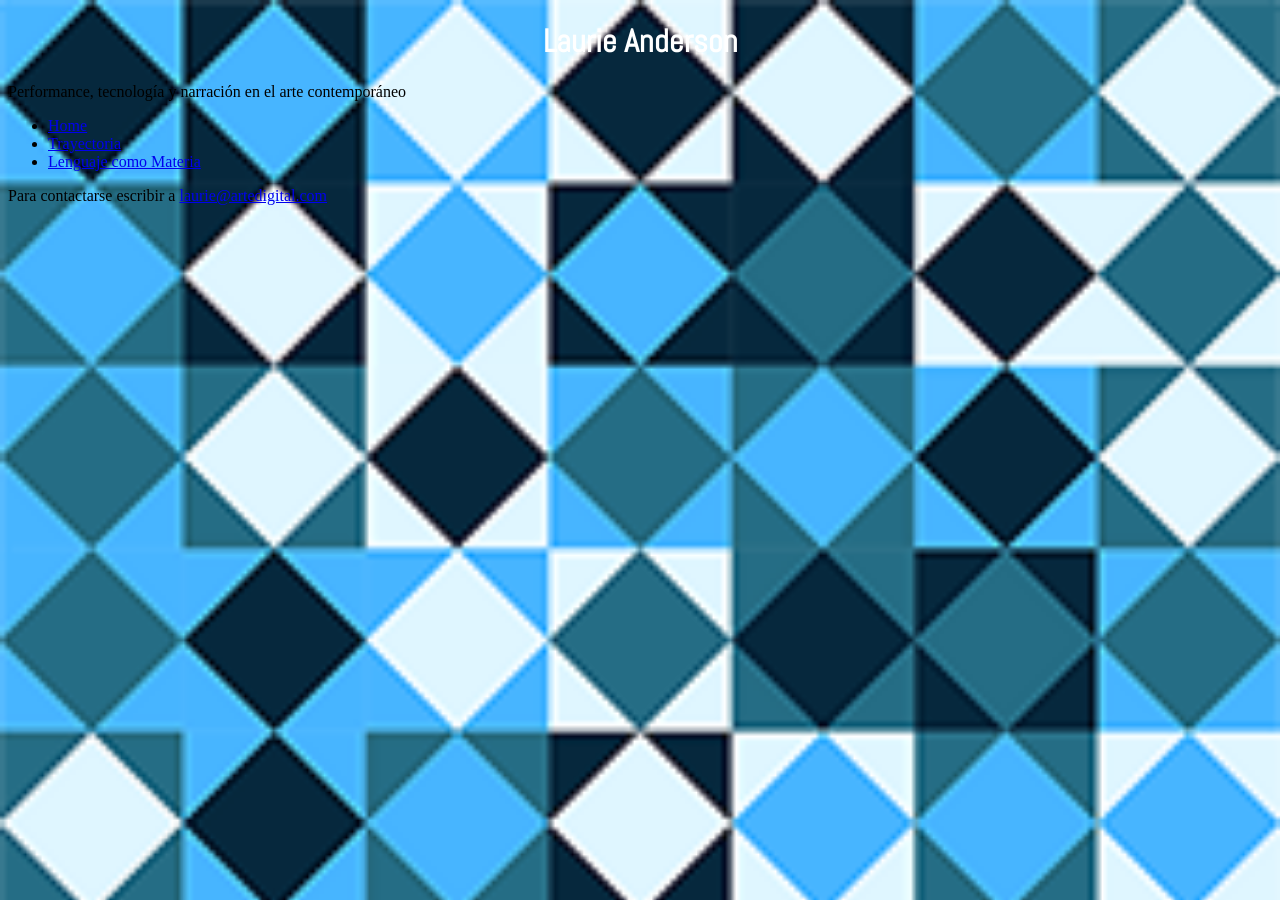
==== index.html @ 3a55c718 "3ero vinculada la fuente de google en las 3 páginas y la hoja de estilos. Las 3 páginas tienen defin" ====
<!DOCTYPE html>
<html lang="en">
<head>
    <meta charset="UTF-8">
    <title>Home</title>
    <link href="https://fonts.googleapis.com/css2?family=Abel&family=Lato:ital,wght@0,100;0,300;0,400;0,700;0,900;1,100;1,300;1,400;1,700;1,900&display=swap" rel="stylesheet">
    <link rel="stylesheet" href="css/estilos.css">
</head>
<body>
   <header>
     <h1>Laurie Anderson</h1>
     <p>Performance, tecnología y narración en el arte contemporáneo</p>
         <nav>
             <ul>
                 <li><a href="index.html">Home</a></li>
                 <li><a href="trayectoria.html">Trayectoria</a></li> 
                 <li><a href="lenguajeComoMateria.html">Lenguaje como Materia</a></li>
             </ul>
         </nav>
   </header>

   <footer>
     <p>Para contactarse escribir a <a href="mailto: laurie@artedigital.com">laurie@artedigital.com</a></p>
   </footer>
</body>
</html>
---- css/estilos.css ----
body {
    background-image: url(../img/fondo.png);
    background-size: cover;
    background-repeat: no-repeat;
}
h1 {
    font-family: 'Abel', sans-serif;
    color: white;
    text-align: center;

}
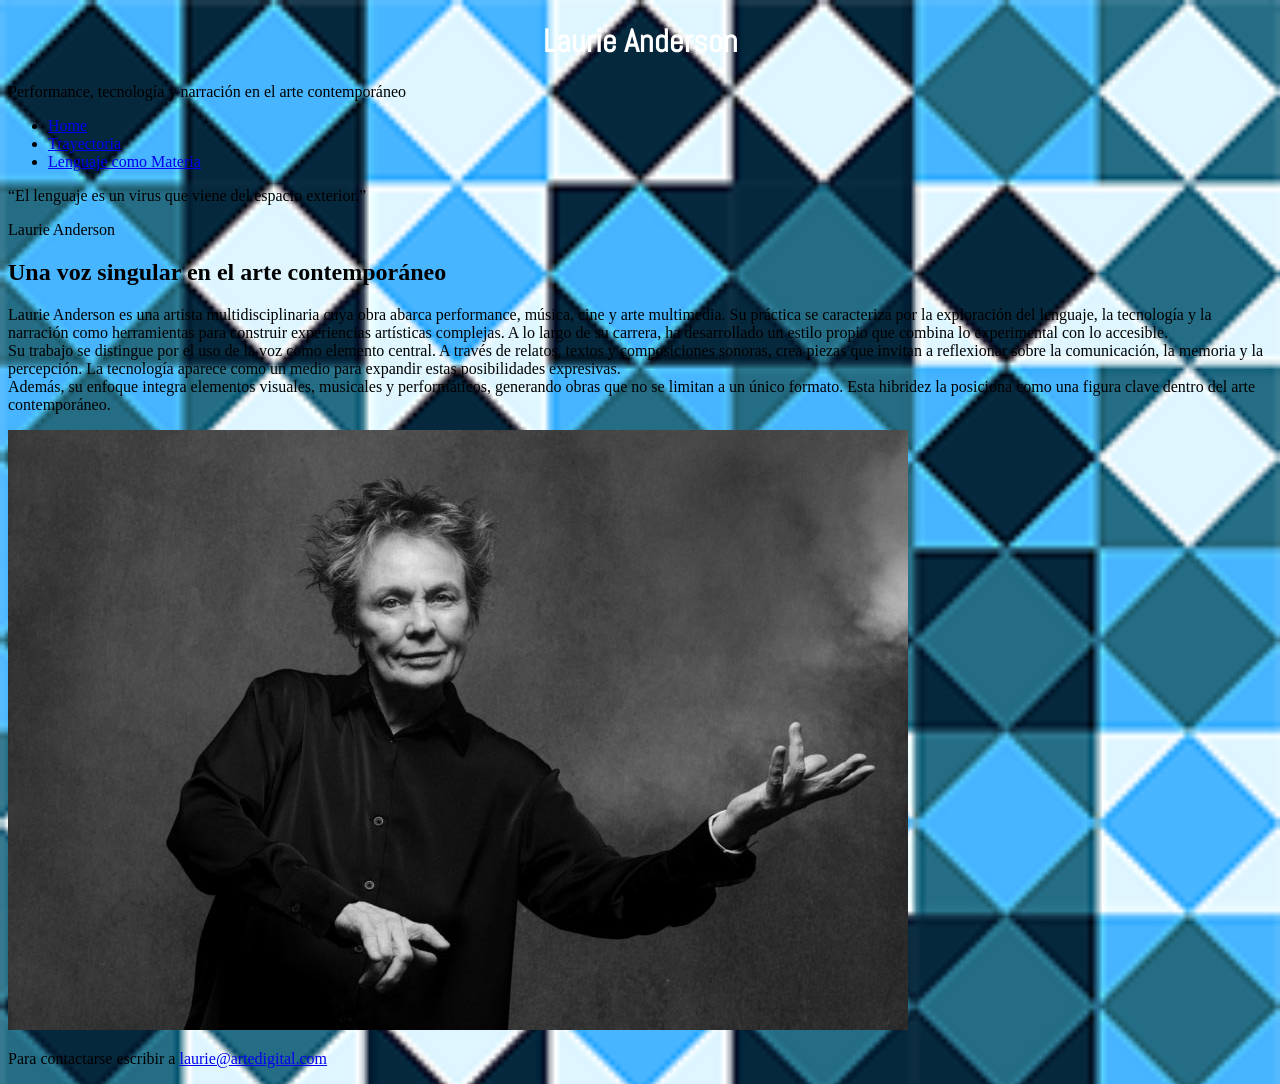
==== commit aeab4ded: "4to versión con la distribución semántica de los contenidos de las 3 paginas" ====
--- a/index.html
+++ b/index.html
@@ -19,6 +19,24 @@
          </nav>
    </header>
 
+   <article>
+     <section>
+         <q>El lenguaje es un virus que viene del espacio exterior.</q>
+         <p>Laurie Anderson</p>
+     </section>
+
+     <section>
+        <h2>Una voz singular en el arte contemporáneo</h2>
+             <p>Laurie Anderson es una artista multidisciplinaria cuya obra abarca performance, música, cine y arte multimedia. Su práctica se caracteriza por la exploración del lenguaje, la tecnología y la narración como herramientas para construir experiencias artísticas complejas. A lo largo de su carrera, ha desarrollado un estilo propio que combina lo experimental con lo accesible. <br>
+
+             Su trabajo se distingue por el uso de la voz como elemento central. A través de relatos, textos y composiciones sonoras, crea piezas que invitan a reflexionar sobre la comunicación, la memoria y la percepción. La tecnología aparece como un medio para expandir estas posibilidades expresivas. <br>
+
+             Además, su enfoque integra elementos visuales, musicales y performáticos, generando obras que no se limitan a un único formato. Esta hibridez la     posiciona como una figura clave dentro del arte contemporáneo.
+             </p>
+         <img src="img/anderson-1.jpg" alt="Foto de Laurie Anderson posando de frente">
+     </section>
+   </article>
+
    <footer>
      <p>Para contactarse escribir a <a href="mailto: laurie@artedigital.com">laurie@artedigital.com</a></p>
    </footer>
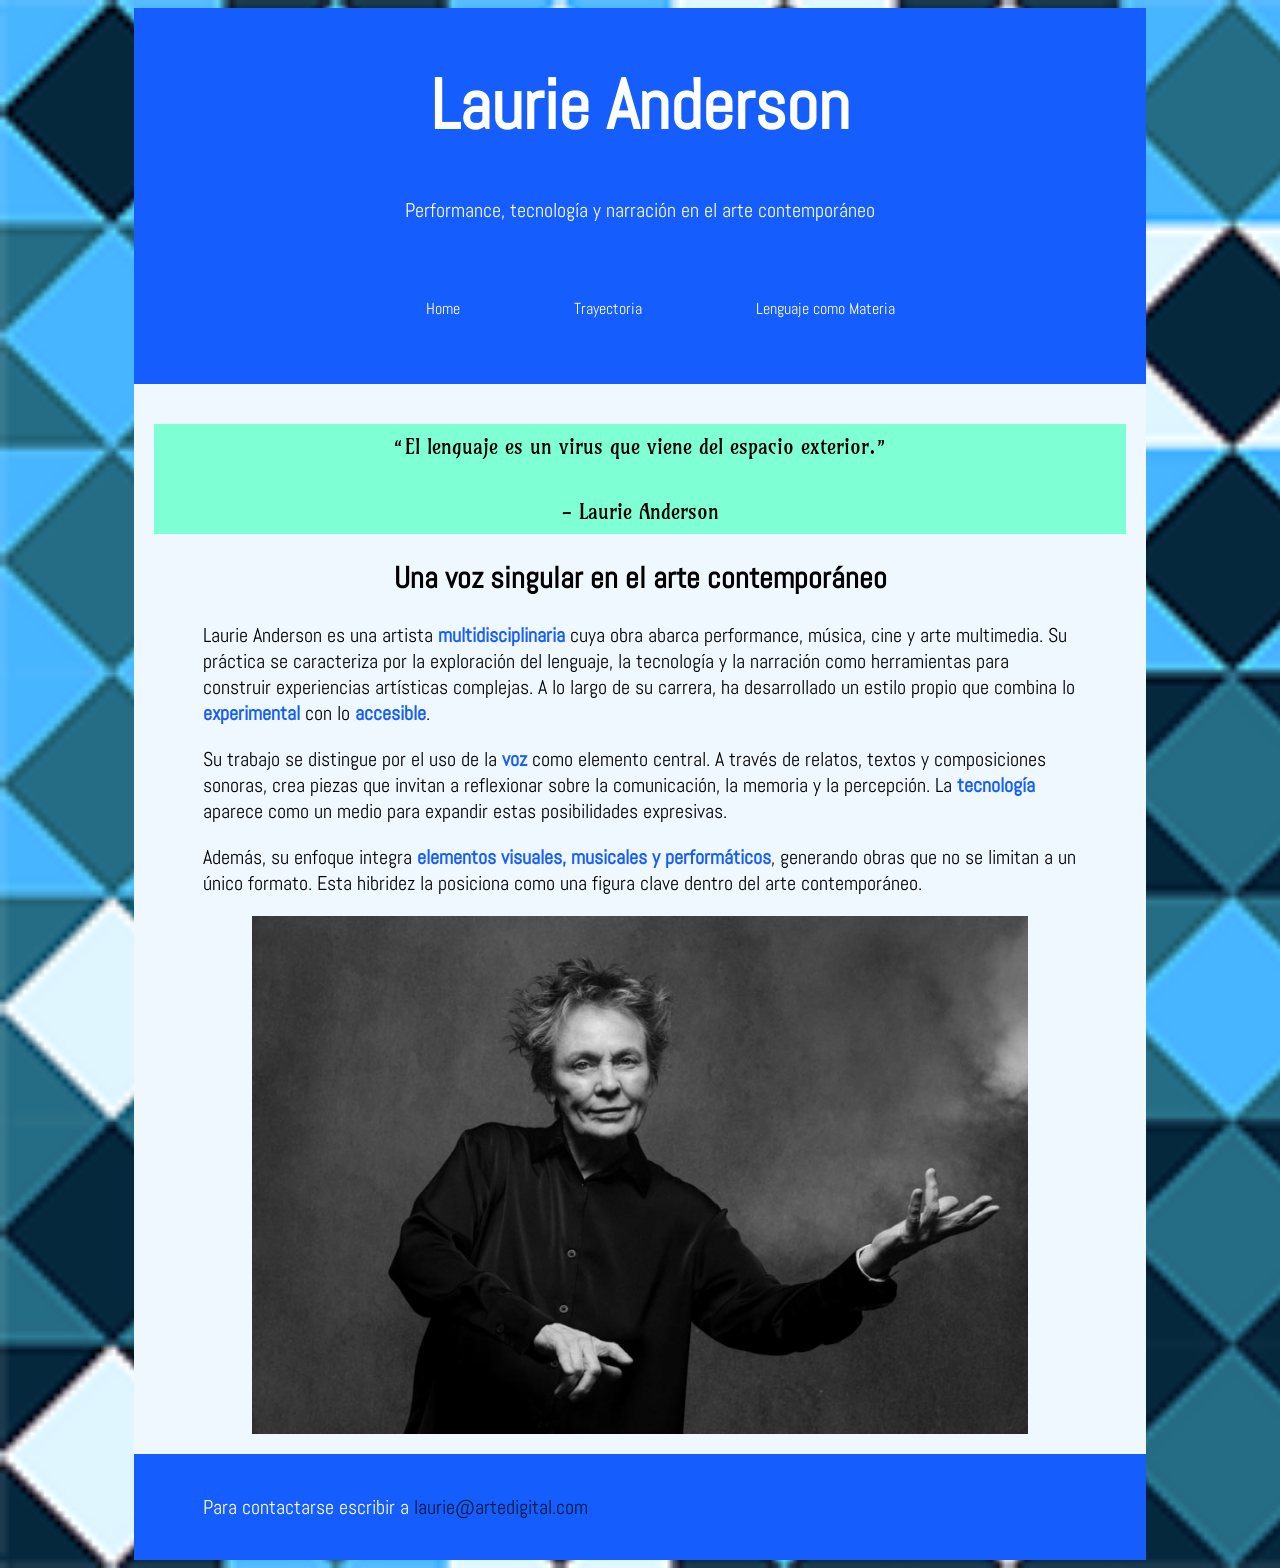
==== commit cc3f8c9e: "6to versión antes de pasarlo por la IA para que me recomiende mejoras" ====
--- a/index.html
+++ b/index.html
@@ -1,9 +1,10 @@
 <!DOCTYPE html>
-<html lang="en">
+<html lang="es">
 <head>
     <meta charset="UTF-8">
     <title>Home</title>
     <link href="https://fonts.googleapis.com/css2?family=Abel&family=Lato:ital,wght@0,100;0,300;0,400;0,700;0,900;1,100;1,300;1,400;1,700;1,900&display=swap" rel="stylesheet">
+    <link href="https://fonts.googleapis.com/css2?family=Abel&family=Amarante&family=Lato:ital,wght@0,100;0,300;0,400;0,700;0,900;1,100;1,300;1,400;1,700;1,900&display=swap" rel="stylesheet">
     <link rel="stylesheet" href="css/estilos.css">
 </head>
 <body>
@@ -20,20 +21,20 @@
    </header>
 
    <article>
-     <section>
-         <q>El lenguaje es un virus que viene del espacio exterior.</q>
-         <p>Laurie Anderson</p>
+     <section id="cita">
+         <p><q>El lenguaje es un virus que viene del espacio exterior.</q></p>
+         <p>- Laurie Anderson</p>
      </section>
 
      <section>
         <h2>Una voz singular en el arte contemporáneo</h2>
-             <p>Laurie Anderson es una artista multidisciplinaria cuya obra abarca performance, música, cine y arte multimedia. Su práctica se caracteriza por la exploración del lenguaje, la tecnología y la narración como herramientas para construir experiencias artísticas complejas. A lo largo de su carrera, ha desarrollado un estilo propio que combina lo experimental con lo accesible. <br>
+             <p>Laurie Anderson es una artista <Strong>multidisciplinaria</Strong> cuya obra abarca performance, música, cine y arte multimedia.  Su práctica se caracteriza por la exploración del lenguaje, la tecnología y la narración como herramientas para construir experiencias artísticas complejas.  A lo largo de su carrera, ha desarrollado un estilo propio que combina lo <strong>experimental</strong> con lo <strong>accesible</strong>.</p>
 
-             Su trabajo se distingue por el uso de la voz como elemento central. A través de relatos, textos y composiciones sonoras, crea piezas que invitan a reflexionar sobre la comunicación, la memoria y la percepción. La tecnología aparece como un medio para expandir estas posibilidades expresivas. <br>
+             <p>Su trabajo se distingue por el uso de la <strong>voz</strong> como elemento central.  A través de relatos, textos y composiciones sonoras, crea piezas que invitan a reflexionar sobre la comunicación, la memoria y la percepción.  La <strong>tecnología</strong> aparece como un medio para expandir estas posibilidades expresivas.</p>
 
-             Además, su enfoque integra elementos visuales, musicales y performáticos, generando obras que no se limitan a un único formato. Esta hibridez la     posiciona como una figura clave dentro del arte contemporáneo.
+             <p>Además, su enfoque integra <strong>elementos visuales, musicales y performáticos</strong>, generando obras que no se limitan a un único formato.  Esta hibridez la posiciona como una figura clave dentro del arte contemporáneo. 
              </p>
-         <img src="img/anderson-1.jpg" alt="Foto de Laurie Anderson posando de frente">
+         <img id="home" src="img/anderson-1.jpg" alt="Foto de Laurie Anderson posando de frente">
      </section>
    </article>
 
--- a/css/estilos.css
+++ b/css/estilos.css
@@ -1,11 +1,171 @@
+/*estilos body*/
+
 body {
     background-image: url(../img/fondo.png);
     background-size: cover;
     background-repeat: no-repeat;
 }
-h1 {
+
+/*estilos header*/
+
+h1  {
     font-family: 'Abel', sans-serif;
+    font-size: 70px;
     color: white;
     text-align: center;
 
-}+}
+
+header p {
+    font-family: 'Abel', sans-serif;
+    font-size: 20px;
+    color: white;
+    text-align: center;
+
+}
+
+
+header {
+    box-sizing: border-box;   
+    width: 80%;
+    max-width: 1820px;
+    height: auto;
+    margin: 0 auto;          
+    padding: 5px;
+    background-color: #155DFC;
+}
+
+nav ul {
+    list-style: none;     
+    margin: 5px;            
+    text-align: center;   
+}
+
+nav ul li {
+    font-family: 'Abel', sans-serif;
+    display: inline-block; 
+    padding: 5px;   
+    margin: 50px;      
+}
+ 
+nav ul li:hover a {
+    color: rgb(7, 25, 53);         
+    text-decoration: none; 
+}
+
+nav ul li a {
+    color: white;         
+    text-decoration: none; 
+} 
+
+
+/*estilos article*/
+
+h2 {
+    font-family: 'Abel', sans-serif;
+    font-size: 30px;
+    color: black;
+    text-align: center;
+
+}
+
+
+article {
+    box-sizing: border-box;   
+    width: 80%;
+    max-width: 1820px;
+    margin: 0 auto;          
+    padding: 20px;
+    background-color: aliceblue;
+}
+
+p {
+    display: block;
+    margin: 20px auto;
+    width: 90%;
+    font-family: 'Abel', sans-serif;
+    font-size: 20px;
+    color: black;
+    text-align: left;
+
+}
+
+strong {
+    color: #155DFC;
+}
+
+section ul {     
+    margin: 5px;            
+    text-align: left;   
+}
+
+section ul li {
+    font-family: 'Abel', sans-serif;
+    font-size: 30px;
+    list-style: square;
+    display: block; 
+    padding: 5px;   
+    margin: 20px;      
+}
+
+img {
+    display: block;
+    margin: 0 auto;
+    width: 300px;
+    height: auto;
+}
+
+#home {
+    width: 80%;
+    height: auto;
+}
+
+#trayectoria {
+    width: 80%;
+    height: auto;
+}
+iframe {
+    display: block;
+    margin: 0 auto;
+    width: 80%;
+}
+
+/*estilos Home*/
+
+#cita {
+    font-family: 'Abel', sans-serif;
+    background-color: aquamarine;
+    font-size: 30px;
+    color: white;
+    margin-top: 20px;
+}
+
+#cita p {
+    font-family: amarante, static;
+    padding: 10px;
+    text-align: center;
+}
+
+
+/*estilos footer*/
+
+footer {
+    box-sizing: border-box;   
+    width: 80%;
+    max-width: 1820px;
+    margin: 0 auto;          
+    padding: 20px;
+    background-color: #155DFC;
+}
+
+footer p {
+    font-family: 'Abel', sans-serif;
+    font-size: 20px;
+    color: white;
+}
+
+footer p a {
+    color: rgb(7, 25, 53);         
+    text-decoration: none; 
+}
+    
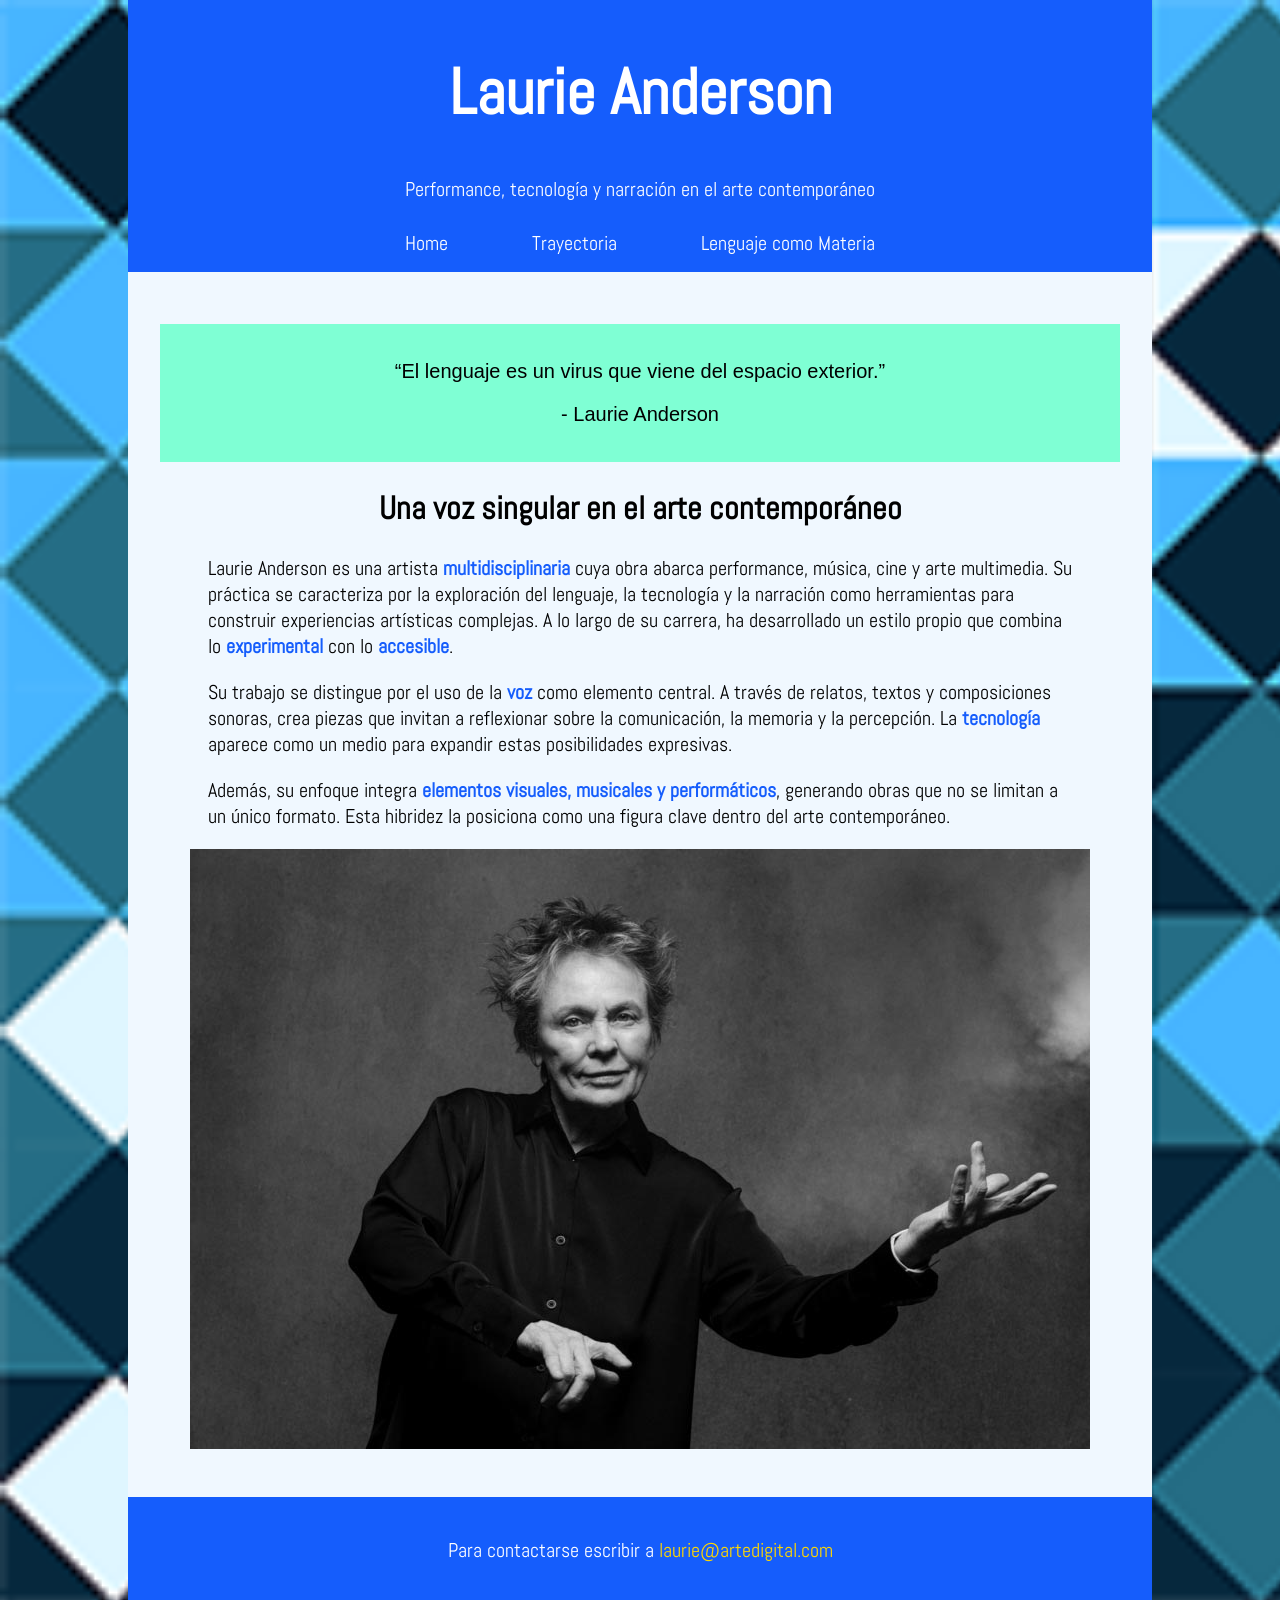
==== commit 26b1cd6c: "7mo Versión con correción con IA, ajustes mas que nada en la parte de proporciones y medidas en el c" ====
--- a/index.html
+++ b/index.html
@@ -3,8 +3,7 @@
 <head>
     <meta charset="UTF-8">
     <title>Home</title>
-    <link href="https://fonts.googleapis.com/css2?family=Abel&family=Lato:ital,wght@0,100;0,300;0,400;0,700;0,900;1,100;1,300;1,400;1,700;1,900&display=swap" rel="stylesheet">
-    <link href="https://fonts.googleapis.com/css2?family=Abel&family=Amarante&family=Lato:ital,wght@0,100;0,300;0,400;0,700;0,900;1,100;1,300;1,400;1,700;1,900&display=swap" rel="stylesheet">
+    <link href="https://fonts.googleapis.com/css2?family=Abel&display=swap" rel="stylesheet">
     <link rel="stylesheet" href="css/estilos.css">
 </head>
 <body>
--- a/css/estilos.css
+++ b/css/estilos.css
@@ -1,93 +1,86 @@
-/*estilos body*/
-
+/* estilos body */
 body {
     background-image: url(../img/fondo.png);
     background-size: cover;
     background-repeat: no-repeat;
+    margin: 0;
+    padding: 0;
 }
 
-/*estilos header*/
-
-h1  {
+/* estilos header */
+h1 {
     font-family: 'Abel', sans-serif;
-    font-size: 70px;
+    font-size: 4rem; /* antes 70px */
     color: white;
     text-align: center;
-
 }
 
 header p {
     font-family: 'Abel', sans-serif;
-    font-size: 20px;
+    font-size: 1.25rem; /* antes 20px */
     color: white;
     text-align: center;
-
 }
-
 
 header {
     box-sizing: border-box;   
     width: 80%;
-    max-width: 1820px;
-    height: auto;
+    max-width: 1200px; /* más estándar que 1820px */
     margin: 0 auto;          
-    padding: 5px;
+    padding: 0.5rem;
     background-color: #155DFC;
 }
 
 nav ul {
     list-style: none;     
-    margin: 5px;            
+    margin: 0;            
+    padding: 0;
     text-align: center;   
 }
 
 nav ul li {
     font-family: 'Abel', sans-serif;
     display: inline-block; 
-    padding: 5px;   
-    margin: 50px;      
-}
- 
-nav ul li:hover a {
-    color: rgb(7, 25, 53);         
-    text-decoration: none; 
+    padding: 0.5rem;   
+    margin: 0 2rem; /* antes 50px */
 }
 
 nav ul li a {
     color: white;         
     text-decoration: none; 
-} 
+    font-size: 1.25rem;
+}
 
+nav ul li a:hover {
+    color: #FFD700; /* contraste más claro en hover */
+    text-decoration: underline;
+}
 
-/*estilos article*/
-
+/* estilos article */
 h2 {
     font-family: 'Abel', sans-serif;
-    font-size: 30px;
+    font-size: 2rem; /* antes 30px */
     color: black;
     text-align: center;
-
 }
-
 
 article {
     box-sizing: border-box;   
     width: 80%;
-    max-width: 1820px;
+    max-width: 1200px;
     margin: 0 auto;          
-    padding: 20px;
+    padding: 2rem;
     background-color: aliceblue;
 }
 
 p {
     display: block;
-    margin: 20px auto;
+    margin: 1.25rem auto;
     width: 90%;
     font-family: 'Abel', sans-serif;
-    font-size: 20px;
+    font-size: 1.25rem; /* antes 20px */
     color: black;
     text-align: left;
-
 }
 
 strong {
@@ -95,77 +88,68 @@
 }
 
 section ul {     
-    margin: 5px;            
+    margin: 0;            
+    padding: 0;
     text-align: left;   
 }
 
 section ul li {
     font-family: 'Abel', sans-serif;
-    font-size: 30px;
+    font-size: 1.5rem; /* antes 30px */
     list-style: square;
     display: block; 
-    padding: 5px;   
-    margin: 20px;      
+    padding: 0.5rem;   
+    margin: 1rem 0;      
 }
 
 img {
     display: block;
-    margin: 0 auto;
-    width: 300px;
+    margin: 1rem auto;
+    max-width: 100%; /* responsivo */
     height: auto;
 }
 
-#home {
-    width: 80%;
-    height: auto;
+iframe {
+    display: block;
+    margin: 1rem auto;
+    width: 100%;       /* antes fijo */
+    max-width: 80%;
+    aspect-ratio: 16/9; /* mantiene proporción */
 }
 
-#trayectoria {
-    width: 80%;
-    height: auto;
-}
-iframe {
-    display: block;
-    margin: 0 auto;
-    width: 80%;
-}
-
-/*estilos Home*/
-
+/* estilos Home */
 #cita {
     font-family: 'Abel', sans-serif;
     background-color: aquamarine;
-    font-size: 30px;
+    font-size: 1.875rem; /* antes 30px */
     color: white;
-    margin-top: 20px;
+    margin-top: 1.25rem;
+    padding: 1rem;
 }
 
 #cita p {
-    font-family: amarante, static;
-    padding: 10px;
+    font-family: 'Franklin Gothic Medium', 'Arial Narrow', Arial, sans-serif;
     text-align: center;
 }
 
-
-/*estilos footer*/
-
+/* estilos footer */
 footer {
     box-sizing: border-box;   
     width: 80%;
-    max-width: 1820px;
+    max-width: 1200px;
     margin: 0 auto;          
-    padding: 20px;
+    padding: 1.25rem;
     background-color: #155DFC;
 }
 
 footer p {
     font-family: 'Abel', sans-serif;
-    font-size: 20px;
+    font-size: 1.25rem;
     color: white;
+    text-align: center;
 }
 
 footer p a {
-    color: rgb(7, 25, 53);         
+    color: #FFD700; /* contraste mejorado */
     text-decoration: none; 
-}
-    +}   
